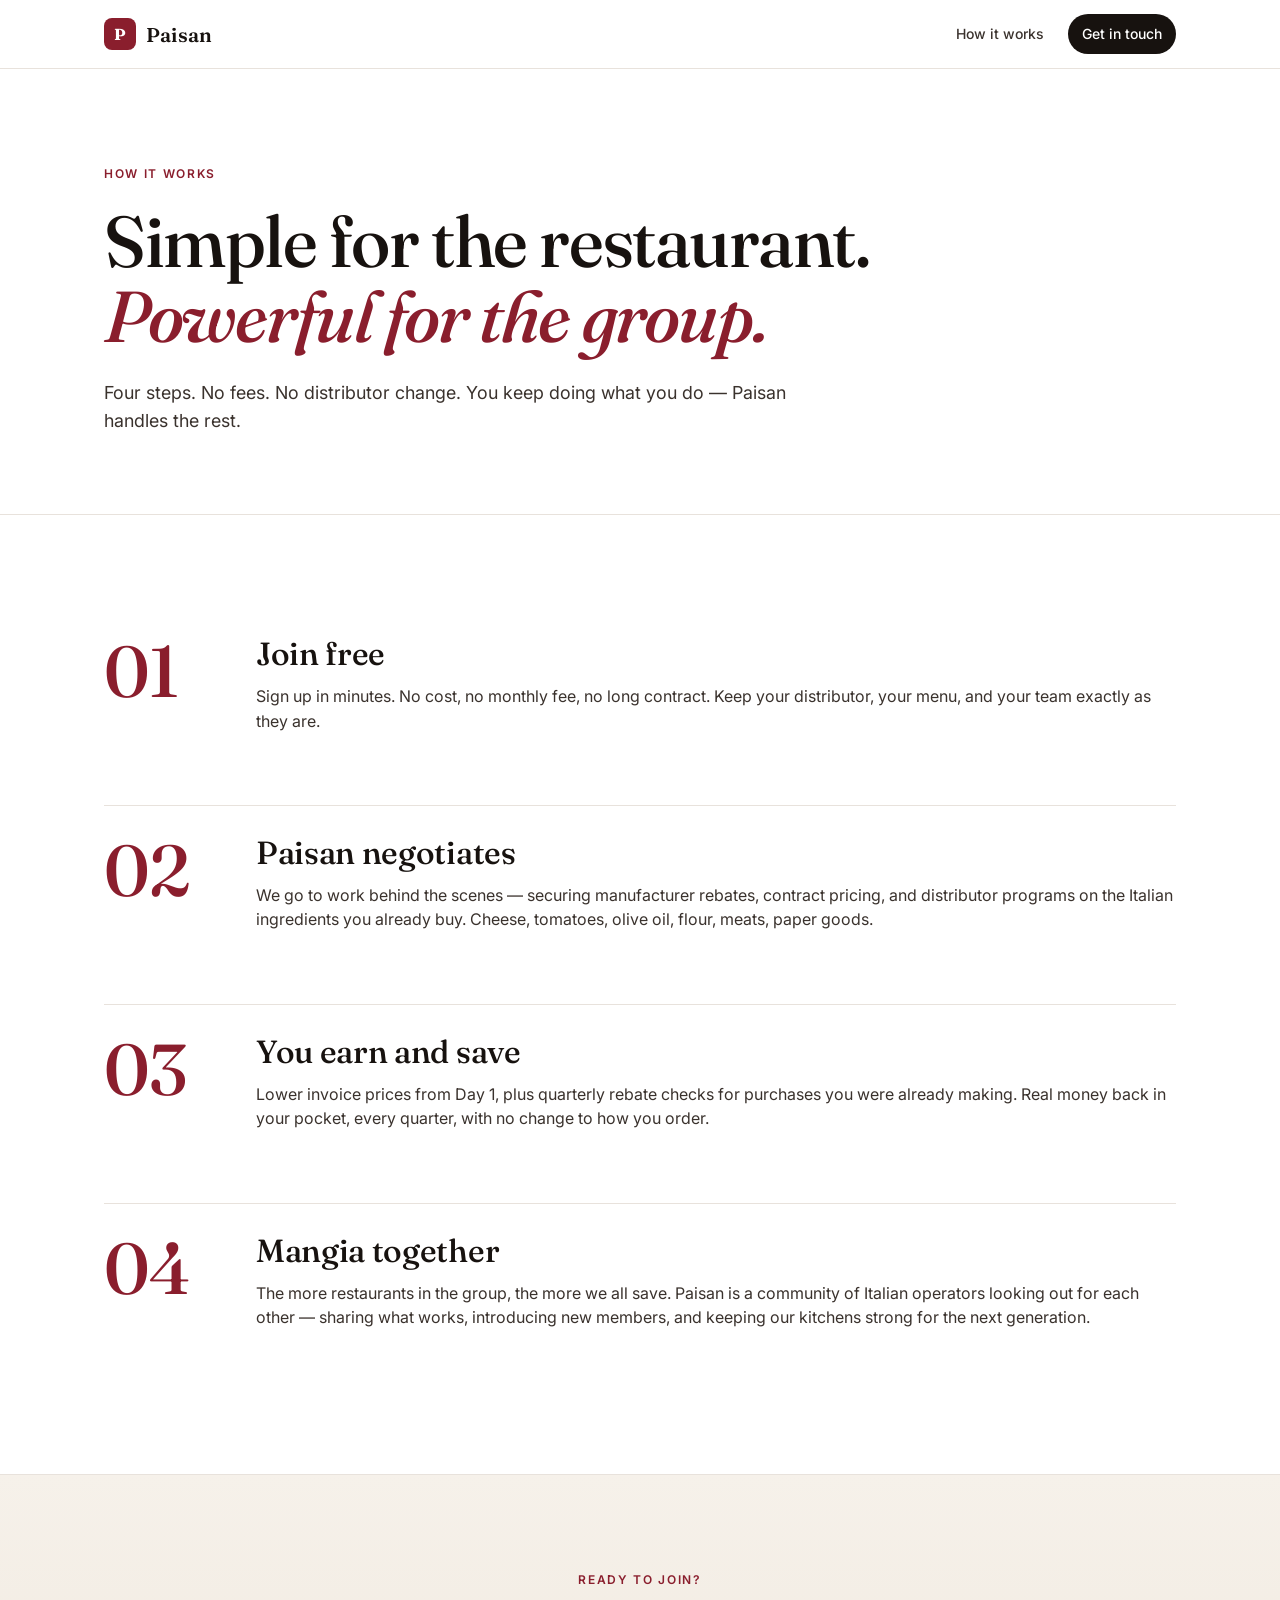
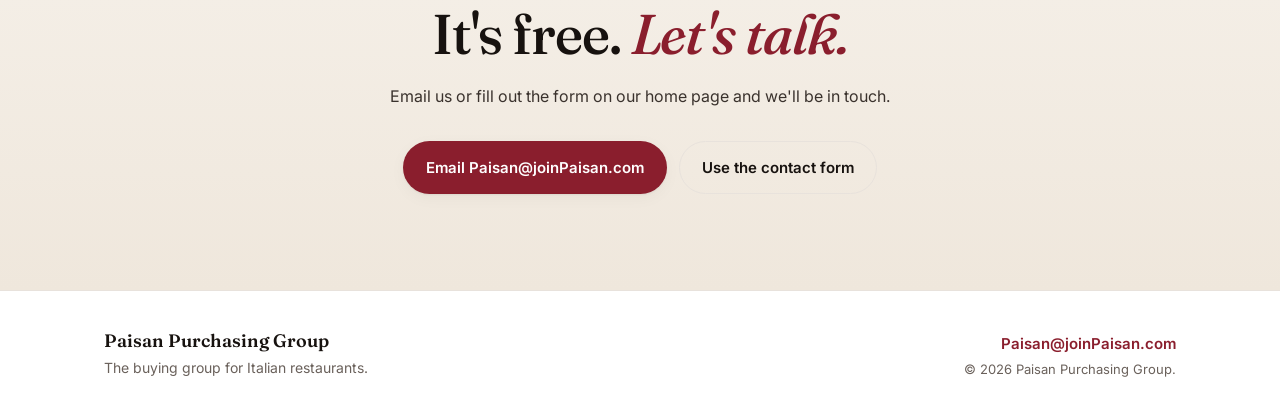
==== how-it-works.html @ e67174e4 "Add files via upload Rewrite landing pages, make into 2 pages, + add How it works" ====
<!doctype html>
<html lang="en">
<head>
  <meta charset="utf-8" />
  <meta name="viewport" content="width=device-width, initial-scale=1" />
  <title>How it works — Paisan Purchasing Group</title>
  <meta name="description" content="Four simple steps. Join free, Paisan negotiates, you earn and save, we mangia together." />
  <meta property="og:title" content="How Paisan works" />
  <meta property="og:description" content="Join free. Paisan negotiates. You earn and save. Mangia together." />
  <meta property="og:type" content="website" />
  <link rel="preconnect" href="https://fonts.googleapis.com" />
  <link rel="preconnect" href="https://fonts.gstatic.com" crossorigin />
  <link href="https://fonts.googleapis.com/css2?family=Fraunces:opsz,wght@9..144,400;9..144,500;9..144,600;9..144,700&family=Inter:wght@400;500;600;700&display=swap" rel="stylesheet" />
  <link rel="stylesheet" href="styles.css" />
</head>
<body>
  <header class="nav">
    <div class="container nav-inner">
      <a href="/" class="brand">
        <span class="brand-mark">P</span>
        <span class="brand-word">Paisan</span>
      </a>
      <nav>
        <a href="/how-it-works.html">How it works</a>
        <a href="/#contact" class="nav-cta">Get in touch</a>
      </nav>
    </div>
  </header>

  <main id="top">
    <!-- PAGE HERO -->
    <section class="page-hero">
      <div class="container">
        <p class="eyebrow">How it works</p>
        <h1 class="display">
          Simple for the restaurant. <em>Powerful for the group.</em>
        </h1>
        <p class="lede">
          Four steps. No fees. No distributor change. You keep doing what you do —
          Paisan handles the rest.
        </p>
      </div>
    </section>

    <!-- STEPS -->
    <section class="section">
      <div class="container">
        <ol class="steps-vertical">
          <li>
            <div class="step-num-lg">01</div>
            <div>
              <h2 class="step-title">Join free</h2>
              <p class="body-lede no-max">
                Sign up in minutes. No cost, no monthly fee, no long contract.
                Keep your distributor, your menu, and your team exactly as they are.
              </p>
            </div>
          </li>
          <li>
            <div class="step-num-lg">02</div>
            <div>
              <h2 class="step-title">Paisan negotiates</h2>
              <p class="body-lede no-max">
                We go to work behind the scenes — securing manufacturer rebates,
                contract pricing, and distributor programs on the Italian ingredients
                you already buy. Cheese, tomatoes, olive oil, flour, meats, paper goods.
              </p>
            </div>
          </li>
          <li>
            <div class="step-num-lg">03</div>
            <div>
              <h2 class="step-title">You earn and save</h2>
              <p class="body-lede no-max">
                Lower invoice prices from Day 1, plus quarterly rebate checks for
                purchases you were already making. Real money back in your pocket,
                every quarter, with no change to how you order.
              </p>
            </div>
          </li>
          <li>
            <div class="step-num-lg">04</div>
            <div>
              <h2 class="step-title">Mangia together</h2>
              <p class="body-lede no-max">
                The more restaurants in the group, the more we all save. Paisan is a
                community of Italian operators looking out for each other — sharing
                what works, introducing new members, and keeping our kitchens strong
                for the next generation.
              </p>
            </div>
          </li>
        </ol>
      </div>
    </section>

    <!-- CTA -->
    <section class="section section-cta">
      <div class="container contact-inner center">
        <p class="section-label">Ready to join?</p>
        <h2 class="display-2">It's free. <em>Let's talk.</em></h2>
        <p class="body-lede">
          Email us or fill out the form on our home page and we'll be in touch.
        </p>
        <div class="cta-row center-cta">
          <a href="mailto:Paisan@joinPaisan.com" class="btn btn-primary">Email Paisan@joinPaisan.com</a>
          <a href="/#contact" class="btn btn-ghost">Use the contact form</a>
        </div>
      </div>
    </section>
  </main>

  <footer class="footer">
    <div class="container footer-inner">
      <div>
        <p class="footer-brand">Paisan Purchasing Group</p>
        <p class="footer-tag">The buying group for Italian restaurants.</p>
      </div>
      <div class="footer-right">
        <a class="footer-email" href="mailto:Paisan@joinPaisan.com">Paisan@joinPaisan.com</a>
        <p class="footer-copy">© <span id="year"></span> Paisan Purchasing Group.</p>
      </div>
    </div>
  </footer>

  <script>
    document.getElementById('year').textContent = new Date().getFullYear();
  </script>
</body>
</html>
---- styles.css ----
:root {
  --ink: #17120f;
  --ink-soft: #3a322d;
  --muted: #6a615b;
  --line: #e8e2dc;
  --cream: #f6f1ea;
  --cream-deep: #efe7dc;
  --paper: #ffffff;
  --wine: #8a1e2d;
  --wine-deep: #6f1724;
  --accent: #c9892f;
  --dark: #141210;
  --radius: 14px;
  --radius-sm: 8px;
  --shadow-1: 0 1px 2px rgba(20, 16, 12, 0.06), 0 4px 16px rgba(20, 16, 12, 0.04);
  --shadow-2: 0 2px 6px rgba(20, 16, 12, 0.08), 0 12px 32px rgba(20, 16, 12, 0.08);
  --serif: "Fraunces", "Iowan Old Style", Georgia, serif;
  --sans: "Inter", -apple-system, BlinkMacSystemFont, "Segoe UI", Helvetica, Arial, sans-serif;
}

* { box-sizing: border-box; }
html, body { margin: 0; padding: 0; }
body {
  font-family: var(--sans);
  color: var(--ink);
  background: var(--paper);
  -webkit-font-smoothing: antialiased;
  -moz-osx-font-smoothing: grayscale;
  line-height: 1.55;
}
a { color: inherit; text-decoration: none; }
img { max-width: 100%; display: block; }

/* Layout */
.container {
  max-width: 1120px;
  margin: 0 auto;
  padding: 0 24px;
}
.section {
  padding: 96px 0;
  border-top: 1px solid var(--line);
}
.section-cream { background: var(--cream); }
.section-dark  { background: var(--dark); color: #f2ebe1; }
.section-dark .section-label,
.section-dark h2,
.section-dark .body-lede { color: #f2ebe1; }
.section-cta {
  background: linear-gradient(180deg, var(--cream) 0%, var(--cream-deep) 100%);
}

.center { text-align: center; }
.center > h2, .center > p { margin-left: auto; margin-right: auto; }
.center-text { margin-left: auto; margin-right: auto; }
.center-cta { justify-content: center; margin-top: 32px; }

/* Nav */
.nav {
  position: sticky; top: 0; z-index: 30;
  backdrop-filter: saturate(140%) blur(10px);
  background: rgba(255,255,255,0.85);
  border-bottom: 1px solid var(--line);
}
.nav-inner {
  display: flex; align-items: center; justify-content: space-between;
  height: 68px;
}
.brand { display: inline-flex; align-items: center; gap: 10px; font-weight: 600; }
.brand-mark {
  display: inline-grid; place-items: center;
  width: 32px; height: 32px; border-radius: 8px;
  background: var(--wine); color: #fff; font-family: var(--serif); font-weight: 700;
  letter-spacing: 0.5px;
}
.brand-word { font-family: var(--serif); font-size: 20px; letter-spacing: 0.2px; }
.nav nav { display: flex; align-items: center; gap: 24px; }
.nav nav a { color: var(--ink-soft); font-size: 14px; font-weight: 500; }
.nav nav a:hover { color: var(--ink); }
.nav-cta {
  background: var(--ink); color: #fff !important;
  padding: 9px 14px; border-radius: 999px; font-size: 13px;
}
.nav-cta:hover { background: var(--wine); }

/* Typography */
.display, h1 {
  font-family: var(--serif);
  font-weight: 500;
  font-size: clamp(40px, 6vw, 72px);
  line-height: 1.05;
  letter-spacing: -0.02em;
  margin: 20px 0 24px;
  max-width: 18ch;
}
.display em, h1 em { font-style: italic; color: var(--wine); }
.display-2 {
  font-family: var(--serif);
  font-weight: 500;
  font-size: clamp(36px, 5vw, 56px);
  line-height: 1.08;
  letter-spacing: -0.02em;
  margin: 14px 0 20px;
}
.display-2 em { font-style: italic; color: var(--wine); }
.centered-heading {
  max-width: 22ch;
  margin-left: auto; margin-right: auto;
}
h2 {
  font-family: var(--serif);
  font-weight: 500;
  font-size: clamp(28px, 3.6vw, 44px);
  line-height: 1.15;
  letter-spacing: -0.015em;
  margin: 12px 0 24px;
}
h3 {
  font-family: var(--sans);
  font-weight: 600;
  font-size: 18px;
  letter-spacing: -0.005em;
  margin: 0 0 8px;
}
.eyebrow, .section-label {
  font-family: var(--sans);
  font-weight: 600;
  font-size: 12px;
  letter-spacing: 0.14em;
  text-transform: uppercase;
  color: var(--wine);
  margin: 0;
}
.section-dark .section-label { color: var(--accent); }
.lede {
  font-size: clamp(17px, 1.4vw, 20px);
  color: var(--ink-soft);
  max-width: 62ch;
  margin: 0 0 32px;
}
.body-lede {
  font-size: clamp(16px, 1.2vw, 18px);
  color: var(--ink-soft);
  max-width: 70ch;
  margin: 0 0 20px;
}
.body-lede.no-max { max-width: none; }
.section-dark .body-lede { color: #d5ccc0; }

/* Hero */
.hero {
  padding: 120px 0 88px;
  background:
    radial-gradient(1200px 500px at 10% -20%, rgba(138,30,45,0.08), transparent 60%),
    radial-gradient(900px 400px at 100% 0%, rgba(201,137,47,0.08), transparent 60%),
    var(--paper);
}
.page-hero {
  padding: 96px 0 48px;
  background: var(--paper);
}
.cta-row { display: flex; gap: 12px; flex-wrap: wrap; margin-bottom: 0; }

/* Buttons */
.btn {
  display: inline-flex; align-items: center; justify-content: center;
  padding: 14px 22px;
  border-radius: 999px;
  font-weight: 600; font-size: 15px;
  transition: transform .15s ease, background .2s ease, color .2s ease, box-shadow .2s ease;
  border: 1px solid transparent;
  cursor: pointer;
}
.btn-primary { background: var(--wine); color: #fff; box-shadow: var(--shadow-1); }
.btn-primary:hover { background: var(--wine-deep); transform: translateY(-1px); }
.btn-ghost { background: transparent; color: var(--ink); border-color: var(--line); }
.btn-ghost:hover { background: var(--cream); }

/* Quote / promise heading */
.quote-heading {
  font-family: var(--serif);
  font-weight: 500;
  font-style: italic;
  font-size: clamp(32px, 4.5vw, 52px);
  line-height: 1.15;
  letter-spacing: -0.015em;
  color: var(--ink);
  margin: 10px 0 28px;
  max-width: 22ch;
}
.quote-mark {
  color: var(--wine);
  font-family: var(--serif);
  font-style: normal;
  margin: 0 2px;
}

/* Promise grid */
.promise-grid {
  display: grid; grid-template-columns: repeat(3, 1fr); gap: 20px;
  margin-top: 40px;
}
.promise-item {
  background: var(--paper);
  border: 1px solid var(--line);
  border-radius: var(--radius);
  padding: 24px;
  box-shadow: var(--shadow-1);
}
.promise-item h3 { margin-bottom: 6px; }
.promise-item p { margin: 0; color: var(--ink-soft); font-size: 15px; }

/* Vertical steps */
.steps-vertical {
  list-style: none; padding: 0; margin: 24px 0 0;
  display: grid; gap: 24px;
}
.steps-vertical li {
  display: grid;
  grid-template-columns: 120px 1fr;
  gap: 32px;
  align-items: start;
  padding: 28px 0;
  border-top: 1px solid var(--line);
}
.steps-vertical li:first-child { border-top: 0; padding-top: 0; }
.step-num-lg {
  font-family: var(--serif);
  font-weight: 500;
  font-size: clamp(48px, 6vw, 72px);
  color: var(--wine);
  line-height: 1;
  letter-spacing: -0.02em;
}
.step-title {
  font-family: var(--serif);
  font-weight: 500;
  font-size: clamp(24px, 3vw, 32px);
  line-height: 1.2;
  margin: 0 0 10px;
  letter-spacing: -0.01em;
}

/* Contact */
.contact-inner { max-width: 760px; margin: 0 auto; }
.contact-form {
  background: #fff;
  border: 1px solid var(--line);
  border-radius: var(--radius);
  padding: 28px;
  box-shadow: var(--shadow-2);
  margin-top: 8px;
}
.field-row { display: grid; grid-template-columns: 1fr 1fr; gap: 16px; margin-bottom: 16px; }
.contact-form label { display: block; }
.contact-form label.full { margin-bottom: 20px; }
.contact-form span {
  display: block;
  font-size: 12px; color: var(--muted); font-weight: 600;
  letter-spacing: 0.06em; text-transform: uppercase;
  margin-bottom: 6px;
}
.contact-form input, .contact-form textarea {
  width: 100%;
  font: inherit; color: var(--ink);
  padding: 12px 14px;
  border: 1px solid var(--line); border-radius: var(--radius-sm);
  background: var(--cream);
  transition: border-color .15s ease, background .15s ease;
}
.contact-form input:focus, .contact-form textarea:focus {
  outline: none; border-color: var(--wine); background: #fff;
}
.form-note { font-size: 13px; color: var(--muted); margin: 12px 0 0; }
.form-note a { color: var(--wine); text-decoration: underline; }

/* Footer */
.footer {
  padding: 36px 0;
  border-top: 1px solid var(--line);
  background: var(--paper);
}
.footer-inner {
  display: flex; justify-content: space-between; align-items: flex-end; gap: 16px; flex-wrap: wrap;
}
.footer-brand { font-family: var(--serif); font-weight: 600; font-size: 18px; margin: 0; }
.footer-tag { color: var(--muted); font-size: 14px; margin: 2px 0 0; }
.footer-right { text-align: right; }
.footer-email {
  display: inline-block;
  color: var(--wine);
  font-weight: 600;
  font-size: 15px;
  margin-bottom: 4px;
}
.footer-email:hover { color: var(--wine-deep); }
.footer-copy { color: var(--muted); font-size: 13px; margin: 0; }

/* Responsive */
@media (max-width: 960px) {
  .nav nav { gap: 16px; }
  .promise-grid { grid-template-columns: 1fr 1fr; }
  .steps-vertical li { grid-template-columns: 80px 1fr; gap: 20px; }
}
@media (max-width: 600px) {
  .section { padding: 72px 0; }
  .hero { padding: 88px 0 64px; }
  .page-hero { padding: 72px 0 32px; }
  .promise-grid { grid-template-columns: 1fr; }
  .field-row { grid-template-columns: 1fr; }
  .steps-vertical li { grid-template-columns: 1fr; gap: 8px; }
  .step-num-lg { font-size: 40px; }
  .footer-inner { flex-direction: column; align-items: flex-start; }
  .footer-right { text-align: left; }
}
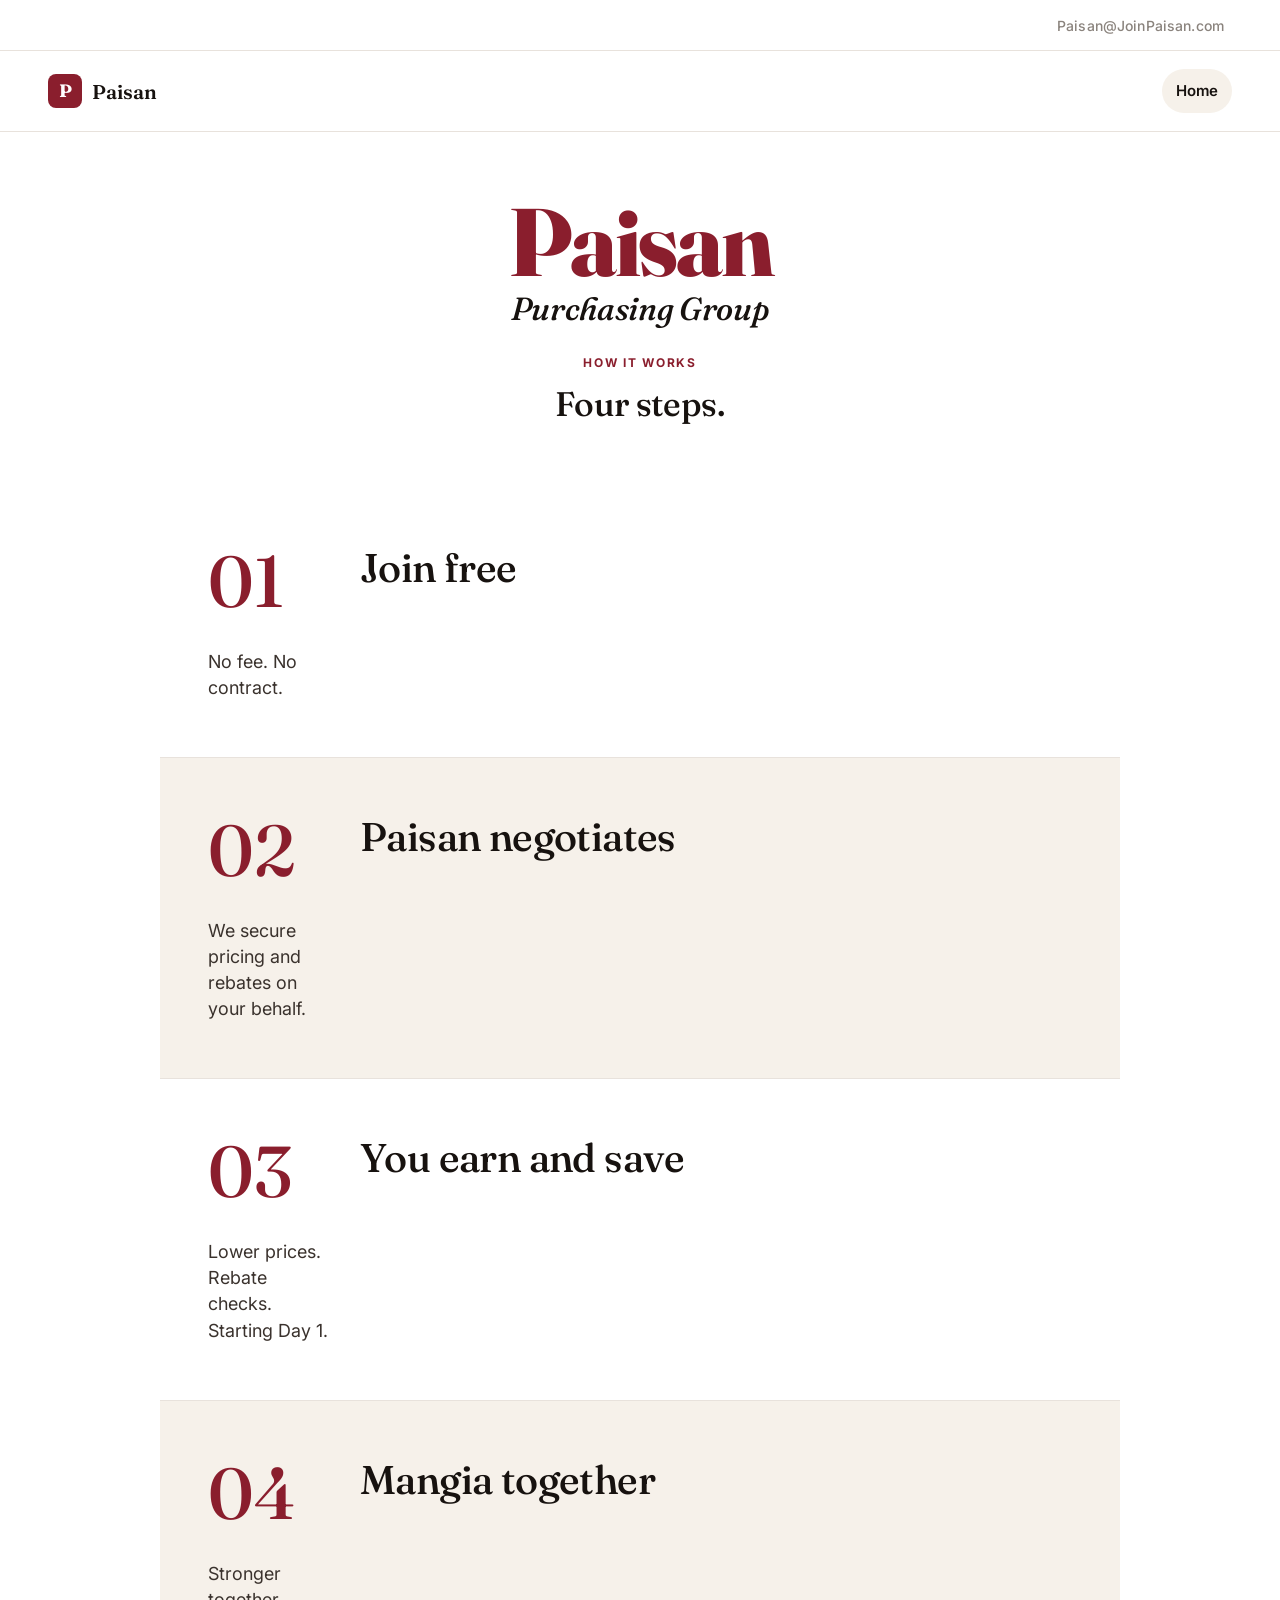
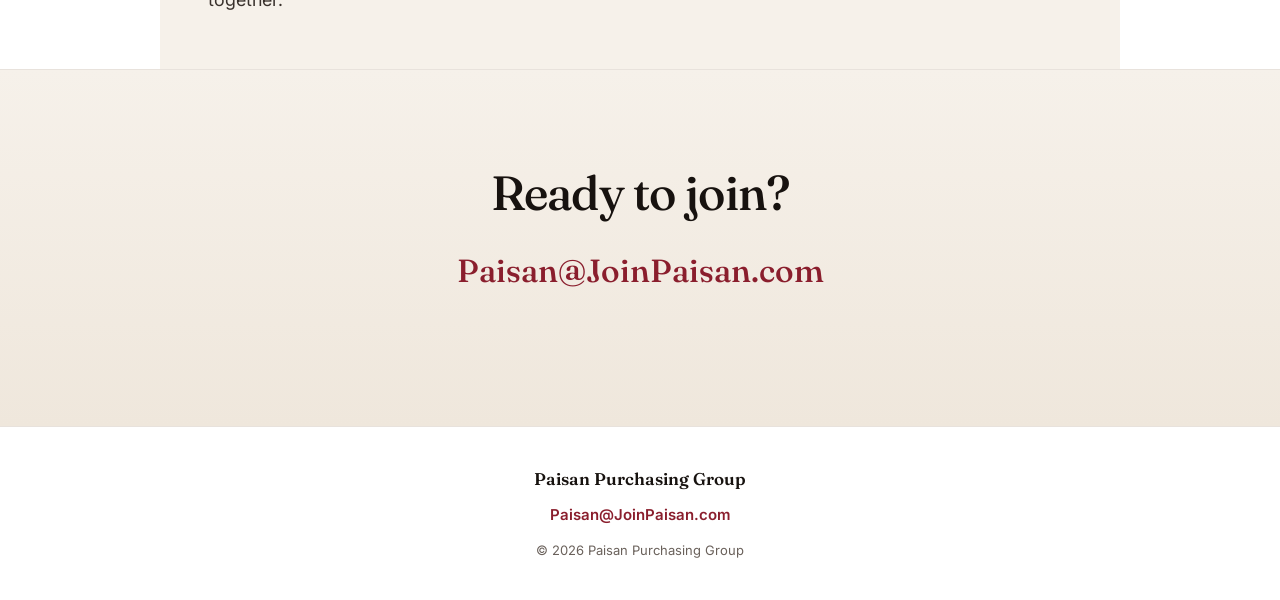
==== commit c3d22ae6: "Add files via upload" ====
--- a/how-it-works.html
+++ b/how-it-works.html
@@ -2,129 +2,74 @@
 <html lang="en">
 <head>
   <meta charset="utf-8" />
-  <meta name="viewport" content="width=device-width, initial-scale=1" />
-  <title>How it works — Paisan Purchasing Group</title>
-  <meta name="description" content="Four simple steps. Join free, Paisan negotiates, you earn and save, we mangia together." />
-  <meta property="og:title" content="How Paisan works" />
-  <meta property="og:description" content="Join free. Paisan negotiates. You earn and save. Mangia together." />
-  <meta property="og:type" content="website" />
+  <meta name="viewport" content="width=device-width, initial-scale=1, viewport-fit=cover" />
+  <meta name="theme-color" content="#8a1e2d" />
+  <title>How it works — Paisan</title>
+  <meta name="description" content="Join free. Paisan negotiates. You earn and save. Mangia together." />
   <link rel="preconnect" href="https://fonts.googleapis.com" />
   <link rel="preconnect" href="https://fonts.gstatic.com" crossorigin />
-  <link href="https://fonts.googleapis.com/css2?family=Fraunces:opsz,wght@9..144,400;9..144,500;9..144,600;9..144,700&family=Inter:wght@400;500;600;700&display=swap" rel="stylesheet" />
+  <link href="https://fonts.googleapis.com/css2?family=Fraunces:opsz,wght@9..144,500;9..144,600;9..144,700;9..144,800&family=Inter:wght@500;600;700&display=swap" rel="stylesheet" />
   <link rel="stylesheet" href="styles.css" />
 </head>
 <body>
+  <!-- TOP UTILITY BAR -->
+  <div class="topbar">
+    <a href="mailto:Paisan@JoinPaisan.com" class="topbar-email">Paisan@JoinPaisan.com</a>
+  </div>
+
   <header class="nav">
-    <div class="container nav-inner">
-      <a href="/" class="brand">
-        <span class="brand-mark">P</span>
-        <span class="brand-word">Paisan</span>
-      </a>
-      <nav>
-        <a href="/how-it-works.html">How it works</a>
-        <a href="/#contact" class="nav-cta">Get in touch</a>
-      </nav>
-    </div>
+    <a href="/" class="brand">
+      <span class="brand-mark">P</span>
+      <span class="brand-word">Paisan</span>
+    </a>
+    <a href="/" class="nav-link">Home</a>
   </header>
 
-  <main id="top">
-    <!-- PAGE HERO -->
+  <main>
     <section class="page-hero">
-      <div class="container">
-        <p class="eyebrow">How it works</p>
-        <h1 class="display">
-          Simple for the restaurant. <em>Powerful for the group.</em>
-        </h1>
-        <p class="lede">
-          Four steps. No fees. No distributor change. You keep doing what you do —
-          Paisan handles the rest.
-        </p>
+      <div class="brand-title brand-title-small">
+        <h1 class="brand-title-main">Paisan</h1>
+        <p class="brand-title-sub">Purchasing Group</p>
       </div>
+      <p class="eyebrow">How it works</p>
+      <p class="tagline">Four steps.</p>
     </section>
 
-    <!-- STEPS -->
-    <section class="section">
-      <div class="container">
-        <ol class="steps-vertical">
-          <li>
-            <div class="step-num-lg">01</div>
-            <div>
-              <h2 class="step-title">Join free</h2>
-              <p class="body-lede no-max">
-                Sign up in minutes. No cost, no monthly fee, no long contract.
-                Keep your distributor, your menu, and your team exactly as they are.
-              </p>
-            </div>
-          </li>
-          <li>
-            <div class="step-num-lg">02</div>
-            <div>
-              <h2 class="step-title">Paisan negotiates</h2>
-              <p class="body-lede no-max">
-                We go to work behind the scenes — securing manufacturer rebates,
-                contract pricing, and distributor programs on the Italian ingredients
-                you already buy. Cheese, tomatoes, olive oil, flour, meats, paper goods.
-              </p>
-            </div>
-          </li>
-          <li>
-            <div class="step-num-lg">03</div>
-            <div>
-              <h2 class="step-title">You earn and save</h2>
-              <p class="body-lede no-max">
-                Lower invoice prices from Day 1, plus quarterly rebate checks for
-                purchases you were already making. Real money back in your pocket,
-                every quarter, with no change to how you order.
-              </p>
-            </div>
-          </li>
-          <li>
-            <div class="step-num-lg">04</div>
-            <div>
-              <h2 class="step-title">Mangia together</h2>
-              <p class="body-lede no-max">
-                The more restaurants in the group, the more we all save. Paisan is a
-                community of Italian operators looking out for each other — sharing
-                what works, introducing new members, and keeping our kitchens strong
-                for the next generation.
-              </p>
-            </div>
-          </li>
-        </ol>
-      </div>
-    </section>
+    <ol class="steps">
+      <li>
+        <span class="step-num">01</span>
+        <h2>Join free</h2>
+        <p>No fee. No contract.</p>
+      </li>
+      <li>
+        <span class="step-num">02</span>
+        <h2>Paisan negotiates</h2>
+        <p>We secure pricing and rebates on your behalf.</p>
+      </li>
+      <li>
+        <span class="step-num">03</span>
+        <h2>You earn and save</h2>
+        <p>Lower prices. Rebate checks. Starting Day 1.</p>
+      </li>
+      <li>
+        <span class="step-num">04</span>
+        <h2>Mangia together</h2>
+        <p>Stronger together.</p>
+      </li>
+    </ol>
 
-    <!-- CTA -->
-    <section class="section section-cta">
-      <div class="container contact-inner center">
-        <p class="section-label">Ready to join?</p>
-        <h2 class="display-2">It's free. <em>Let's talk.</em></h2>
-        <p class="body-lede">
-          Email us or fill out the form on our home page and we'll be in touch.
-        </p>
-        <div class="cta-row center-cta">
-          <a href="mailto:Paisan@joinPaisan.com" class="btn btn-primary">Email Paisan@joinPaisan.com</a>
-          <a href="/#contact" class="btn btn-ghost">Use the contact form</a>
-        </div>
-      </div>
+    <section class="band band-cta">
+      <h2 class="band-heading">Ready to join?</h2>
+      <a href="mailto:Paisan@JoinPaisan.com" class="big-email">Paisan@JoinPaisan.com</a>
     </section>
   </main>
 
   <footer class="footer">
-    <div class="container footer-inner">
-      <div>
-        <p class="footer-brand">Paisan Purchasing Group</p>
-        <p class="footer-tag">The buying group for Italian restaurants.</p>
-      </div>
-      <div class="footer-right">
-        <a class="footer-email" href="mailto:Paisan@joinPaisan.com">Paisan@joinPaisan.com</a>
-        <p class="footer-copy">© <span id="year"></span> Paisan Purchasing Group.</p>
-      </div>
-    </div>
+    <p class="footer-brand">Paisan Purchasing Group</p>
+    <a href="mailto:Paisan@JoinPaisan.com" class="footer-email">Paisan@JoinPaisan.com</a>
+    <p class="footer-copy">© <span id="year"></span> Paisan Purchasing Group</p>
   </footer>
 
-  <script>
-    document.getElementById('year').textContent = new Date().getFullYear();
-  </script>
+  <script>document.getElementById('year').textContent = new Date().getFullYear();</script>
 </body>
 </html>
--- a/styles.css
+++ b/styles.css
@@ -1,315 +1,335 @@
+/* Mobile-first. Phone-up; desktop enhancements at the bottom. */
 :root {
   --ink: #17120f;
   --ink-soft: #3a322d;
   --muted: #6a615b;
+  --gray: #8a837d;
   --line: #e8e2dc;
   --cream: #f6f1ea;
-  --cream-deep: #efe7dc;
   --paper: #ffffff;
   --wine: #8a1e2d;
   --wine-deep: #6f1724;
   --accent: #c9892f;
   --dark: #141210;
-  --radius: 14px;
-  --radius-sm: 8px;
-  --shadow-1: 0 1px 2px rgba(20, 16, 12, 0.06), 0 4px 16px rgba(20, 16, 12, 0.04);
-  --shadow-2: 0 2px 6px rgba(20, 16, 12, 0.08), 0 12px 32px rgba(20, 16, 12, 0.08);
   --serif: "Fraunces", "Iowan Old Style", Georgia, serif;
   --sans: "Inter", -apple-system, BlinkMacSystemFont, "Segoe UI", Helvetica, Arial, sans-serif;
 }
 
 * { box-sizing: border-box; }
 html, body { margin: 0; padding: 0; }
+html { -webkit-text-size-adjust: 100%; }
 body {
   font-family: var(--sans);
   color: var(--ink);
   background: var(--paper);
   -webkit-font-smoothing: antialiased;
   -moz-osx-font-smoothing: grayscale;
-  line-height: 1.55;
+  line-height: 1.45;
+  font-size: 17px;
 }
 a { color: inherit; text-decoration: none; }
-img { max-width: 100%; display: block; }
-
-/* Layout */
-.container {
-  max-width: 1120px;
-  margin: 0 auto;
-  padding: 0 24px;
-}
-.section {
-  padding: 96px 0;
-  border-top: 1px solid var(--line);
-}
-.section-cream { background: var(--cream); }
-.section-dark  { background: var(--dark); color: #f2ebe1; }
-.section-dark .section-label,
-.section-dark h2,
-.section-dark .body-lede { color: #f2ebe1; }
-.section-cta {
-  background: linear-gradient(180deg, var(--cream) 0%, var(--cream-deep) 100%);
-}
-
-.center { text-align: center; }
-.center > h2, .center > p { margin-left: auto; margin-right: auto; }
-.center-text { margin-left: auto; margin-right: auto; }
-.center-cta { justify-content: center; margin-top: 32px; }
-
-/* Nav */
+main { display: block; }
+
+/* ----- TOP UTILITY BAR ----- */
+.topbar {
+  background: #fff;
+  border-bottom: 1px solid var(--line);
+  padding: 10px 20px;
+  padding-top: calc(10px + env(safe-area-inset-top));
+  text-align: center;
+}
+.topbar-email {
+  color: var(--gray);
+  font-size: 14px;
+  font-weight: 500;
+  letter-spacing: 0.01em;
+  padding: 4px 8px;
+}
+.topbar-email:active { color: var(--wine); }
+
+/* ----- NAV ----- */
 .nav {
   position: sticky; top: 0; z-index: 30;
+  display: flex; align-items: center; justify-content: space-between;
+  padding: 14px 20px;
+  background: rgba(255,255,255,0.92);
   backdrop-filter: saturate(140%) blur(10px);
-  background: rgba(255,255,255,0.85);
   border-bottom: 1px solid var(--line);
 }
-.nav-inner {
-  display: flex; align-items: center; justify-content: space-between;
-  height: 68px;
-}
-.brand { display: inline-flex; align-items: center; gap: 10px; font-weight: 600; }
+.brand { display: inline-flex; align-items: center; gap: 10px; }
 .brand-mark {
   display: inline-grid; place-items: center;
-  width: 32px; height: 32px; border-radius: 8px;
-  background: var(--wine); color: #fff; font-family: var(--serif); font-weight: 700;
-  letter-spacing: 0.5px;
-}
-.brand-word { font-family: var(--serif); font-size: 20px; letter-spacing: 0.2px; }
-.nav nav { display: flex; align-items: center; gap: 24px; }
-.nav nav a { color: var(--ink-soft); font-size: 14px; font-weight: 500; }
-.nav nav a:hover { color: var(--ink); }
-.nav-cta {
-  background: var(--ink); color: #fff !important;
-  padding: 9px 14px; border-radius: 999px; font-size: 13px;
-}
-.nav-cta:hover { background: var(--wine); }
-
-/* Typography */
-.display, h1 {
-  font-family: var(--serif);
-  font-weight: 500;
-  font-size: clamp(40px, 6vw, 72px);
-  line-height: 1.05;
-  letter-spacing: -0.02em;
-  margin: 20px 0 24px;
-  max-width: 18ch;
-}
-.display em, h1 em { font-style: italic; color: var(--wine); }
-.display-2 {
-  font-family: var(--serif);
-  font-weight: 500;
-  font-size: clamp(36px, 5vw, 56px);
-  line-height: 1.08;
-  letter-spacing: -0.02em;
-  margin: 14px 0 20px;
-}
-.display-2 em { font-style: italic; color: var(--wine); }
-.centered-heading {
+  width: 34px; height: 34px; border-radius: 8px;
+  background: var(--wine); color: #fff;
+  font-family: var(--serif); font-weight: 700; font-size: 18px;
+}
+.brand-word { font-family: var(--serif); font-weight: 600; font-size: 20px; }
+.nav-link {
+  font-size: 15px; font-weight: 600; color: var(--ink);
+  padding: 10px 14px; border-radius: 999px;
+  background: var(--cream);
+  min-height: 44px; display: inline-flex; align-items: center;
+}
+.nav-link:active { background: var(--line); }
+
+/* ----- HERO ----- */
+.hero {
+  padding: 48px 24px 64px;
+  text-align: center;
+  background:
+    radial-gradient(900px 400px at 50% -20%, rgba(138,30,45,0.08), transparent 60%),
+    radial-gradient(700px 300px at 50% 100%, rgba(201,137,47,0.06), transparent 60%),
+    var(--paper);
+}
+.page-hero {
+  padding: 40px 24px 24px;
+  text-align: center;
+}
+
+/* ----- BIG CENTERED BRAND TITLE ----- */
+.brand-title {
+  margin: 0 0 28px;
+  text-align: center;
+}
+.brand-title-main {
+  font-family: var(--serif);
+  font-weight: 800;
+  font-size: clamp(64px, 18vw, 144px);
+  line-height: 0.95;
+  letter-spacing: -0.03em;
+  color: var(--wine);
+  margin: 0;
+}
+.brand-title-sub {
+  font-family: var(--serif);
+  font-weight: 500;
+  font-style: italic;
+  font-size: clamp(22px, 6vw, 42px);
+  line-height: 1.1;
+  letter-spacing: -0.01em;
+  color: var(--ink);
+  margin: 4px 0 0;
+}
+.brand-title-small .brand-title-main { font-size: clamp(44px, 12vw, 96px); }
+.brand-title-small .brand-title-sub { font-size: clamp(18px, 4.5vw, 32px); }
+
+.tagline {
+  font-family: var(--serif);
+  font-weight: 500;
+  font-size: clamp(22px, 5.5vw, 34px);
+  line-height: 1.2;
+  color: var(--ink);
+  margin: 0 auto 32px;
+  max-width: 24ch;
+  letter-spacing: -0.01em;
+}
+.tagline em { font-style: italic; color: var(--wine); }
+
+.eyebrow {
+  font-size: 12px;
+  font-weight: 700;
+  letter-spacing: 0.14em;
+  text-transform: uppercase;
+  color: var(--wine);
+  margin: 16px 0 12px;
+}
+
+/* ----- BUTTONS ----- */
+.btn {
+  display: inline-flex; align-items: center; justify-content: center;
+  padding: 18px 28px;
+  min-height: 56px;
+  font-size: 17px;
+  font-weight: 600;
+  border-radius: 999px;
+  background: var(--wine);
+  color: #fff !important;
+  border: 1px solid transparent;
+  box-shadow: 0 2px 6px rgba(138,30,45,0.15);
+  transition: transform .15s ease, background .2s ease;
+}
+.btn:active { background: var(--wine-deep); transform: scale(0.98); }
+.btn-ghost {
+  background: transparent;
+  color: var(--ink) !important;
+  border-color: var(--line);
+  box-shadow: none;
+}
+.btn-ghost:active { background: var(--cream); }
+
+/* ----- BANDS ----- */
+.band {
+  padding: 64px 24px;
+  text-align: center;
+  border-top: 1px solid var(--line);
+}
+.band-white { background: var(--paper); }
+.band-cream { background: var(--cream); }
+.band-dark { background: var(--dark); color: #f6f1ea; border-top: 0; }
+.band-dark .band-heading, .band-dark .band-body { color: #f6f1ea; }
+.band-cta { background: linear-gradient(180deg, var(--cream) 0%, #efe7dc 100%); }
+
+.band-heading {
+  font-family: var(--serif);
+  font-weight: 500;
+  font-size: clamp(30px, 7.5vw, 48px);
+  line-height: 1.12;
+  letter-spacing: -0.015em;
+  margin: 0 0 20px;
   max-width: 22ch;
   margin-left: auto; margin-right: auto;
 }
-h2 {
-  font-family: var(--serif);
-  font-weight: 500;
-  font-size: clamp(28px, 3.6vw, 44px);
+.band-body {
+  font-size: clamp(17px, 4.4vw, 19px);
+  color: var(--ink-soft);
+  line-height: 1.55;
+  max-width: 36ch;
+  margin: 0 auto;
+}
+.quote {
+  font-family: var(--serif);
+  font-style: italic;
+  font-weight: 500;
+  font-size: clamp(26px, 6.5vw, 40px);
+  line-height: 1.2;
+  color: var(--wine);
+  margin: 0 auto 28px;
+  max-width: 22ch;
+}
+.check {
+  list-style: none;
+  padding: 0;
+  margin: 0;
+  display: grid;
+  gap: 12px;
+  justify-items: center;
+}
+.check li {
+  font-size: 16px;
+  font-weight: 600;
+  color: var(--ink);
+  padding: 14px 22px;
+  background: #fff;
+  border-radius: 999px;
+  border: 1px solid var(--line);
+  min-height: 48px;
+  display: inline-flex; align-items: center;
+}
+
+.big-email {
+  display: block;
+  font-family: var(--serif);
+  font-weight: 500;
+  font-size: clamp(20px, 5.5vw, 32px);
+  color: var(--wine);
+  margin: 20px auto 28px;
+  word-break: break-word;
+  padding: 8px 0;
+  max-width: 100%;
+}
+.big-email:active { color: var(--wine-deep); }
+
+/* ----- STEPS ----- */
+.steps {
+  list-style: none;
+  padding: 0;
+  margin: 0;
+}
+.steps li {
+  padding: 36px 24px;
+  border-top: 1px solid var(--line);
+}
+.steps li:first-child { border-top: 0; }
+.steps li:nth-child(even) { background: var(--cream); }
+.step-num {
+  display: inline-block;
+  font-family: var(--serif);
+  font-weight: 500;
+  font-size: 48px;
+  line-height: 1;
+  color: var(--wine);
+  margin-bottom: 12px;
+}
+.steps h2 {
+  font-family: var(--serif);
+  font-weight: 500;
+  font-size: clamp(28px, 7vw, 40px);
   line-height: 1.15;
+  margin: 0 0 8px;
   letter-spacing: -0.015em;
-  margin: 12px 0 24px;
-}
-h3 {
-  font-family: var(--sans);
-  font-weight: 600;
+}
+.steps p {
   font-size: 18px;
-  letter-spacing: -0.005em;
-  margin: 0 0 8px;
-}
-.eyebrow, .section-label {
-  font-family: var(--sans);
-  font-weight: 600;
-  font-size: 12px;
-  letter-spacing: 0.14em;
-  text-transform: uppercase;
-  color: var(--wine);
+  color: var(--ink-soft);
   margin: 0;
 }
-.section-dark .section-label { color: var(--accent); }
-.lede {
-  font-size: clamp(17px, 1.4vw, 20px);
-  color: var(--ink-soft);
-  max-width: 62ch;
-  margin: 0 0 32px;
-}
-.body-lede {
-  font-size: clamp(16px, 1.2vw, 18px);
-  color: var(--ink-soft);
-  max-width: 70ch;
-  margin: 0 0 20px;
-}
-.body-lede.no-max { max-width: none; }
-.section-dark .body-lede { color: #d5ccc0; }
-
-/* Hero */
-.hero {
-  padding: 120px 0 88px;
-  background:
-    radial-gradient(1200px 500px at 10% -20%, rgba(138,30,45,0.08), transparent 60%),
-    radial-gradient(900px 400px at 100% 0%, rgba(201,137,47,0.08), transparent 60%),
-    var(--paper);
-}
-.page-hero {
-  padding: 96px 0 48px;
-  background: var(--paper);
-}
-.cta-row { display: flex; gap: 12px; flex-wrap: wrap; margin-bottom: 0; }
-
-/* Buttons */
-.btn {
-  display: inline-flex; align-items: center; justify-content: center;
-  padding: 14px 22px;
-  border-radius: 999px;
-  font-weight: 600; font-size: 15px;
-  transition: transform .15s ease, background .2s ease, color .2s ease, box-shadow .2s ease;
-  border: 1px solid transparent;
-  cursor: pointer;
-}
-.btn-primary { background: var(--wine); color: #fff; box-shadow: var(--shadow-1); }
-.btn-primary:hover { background: var(--wine-deep); transform: translateY(-1px); }
-.btn-ghost { background: transparent; color: var(--ink); border-color: var(--line); }
-.btn-ghost:hover { background: var(--cream); }
-
-/* Quote / promise heading */
-.quote-heading {
-  font-family: var(--serif);
-  font-weight: 500;
-  font-style: italic;
-  font-size: clamp(32px, 4.5vw, 52px);
-  line-height: 1.15;
-  letter-spacing: -0.015em;
-  color: var(--ink);
-  margin: 10px 0 28px;
-  max-width: 22ch;
-}
-.quote-mark {
-  color: var(--wine);
-  font-family: var(--serif);
-  font-style: normal;
-  margin: 0 2px;
-}
-
-/* Promise grid */
-.promise-grid {
-  display: grid; grid-template-columns: repeat(3, 1fr); gap: 20px;
-  margin-top: 40px;
-}
-.promise-item {
-  background: var(--paper);
-  border: 1px solid var(--line);
-  border-radius: var(--radius);
-  padding: 24px;
-  box-shadow: var(--shadow-1);
-}
-.promise-item h3 { margin-bottom: 6px; }
-.promise-item p { margin: 0; color: var(--ink-soft); font-size: 15px; }
-
-/* Vertical steps */
-.steps-vertical {
-  list-style: none; padding: 0; margin: 24px 0 0;
-  display: grid; gap: 24px;
-}
-.steps-vertical li {
-  display: grid;
-  grid-template-columns: 120px 1fr;
-  gap: 32px;
-  align-items: start;
-  padding: 28px 0;
-  border-top: 1px solid var(--line);
-}
-.steps-vertical li:first-child { border-top: 0; padding-top: 0; }
-.step-num-lg {
-  font-family: var(--serif);
-  font-weight: 500;
-  font-size: clamp(48px, 6vw, 72px);
-  color: var(--wine);
-  line-height: 1;
-  letter-spacing: -0.02em;
-}
-.step-title {
-  font-family: var(--serif);
-  font-weight: 500;
-  font-size: clamp(24px, 3vw, 32px);
-  line-height: 1.2;
-  margin: 0 0 10px;
-  letter-spacing: -0.01em;
-}
-
-/* Contact */
-.contact-inner { max-width: 760px; margin: 0 auto; }
-.contact-form {
-  background: #fff;
-  border: 1px solid var(--line);
-  border-radius: var(--radius);
-  padding: 28px;
-  box-shadow: var(--shadow-2);
-  margin-top: 8px;
-}
-.field-row { display: grid; grid-template-columns: 1fr 1fr; gap: 16px; margin-bottom: 16px; }
-.contact-form label { display: block; }
-.contact-form label.full { margin-bottom: 20px; }
-.contact-form span {
-  display: block;
-  font-size: 12px; color: var(--muted); font-weight: 600;
-  letter-spacing: 0.06em; text-transform: uppercase;
-  margin-bottom: 6px;
-}
-.contact-form input, .contact-form textarea {
-  width: 100%;
-  font: inherit; color: var(--ink);
-  padding: 12px 14px;
-  border: 1px solid var(--line); border-radius: var(--radius-sm);
-  background: var(--cream);
-  transition: border-color .15s ease, background .15s ease;
-}
-.contact-form input:focus, .contact-form textarea:focus {
-  outline: none; border-color: var(--wine); background: #fff;
-}
-.form-note { font-size: 13px; color: var(--muted); margin: 12px 0 0; }
-.form-note a { color: var(--wine); text-decoration: underline; }
-
-/* Footer */
+
+/* ----- FOOTER ----- */
 .footer {
-  padding: 36px 0;
+  padding: 32px 24px calc(32px + env(safe-area-inset-bottom));
   border-top: 1px solid var(--line);
   background: var(--paper);
-}
-.footer-inner {
-  display: flex; justify-content: space-between; align-items: flex-end; gap: 16px; flex-wrap: wrap;
-}
-.footer-brand { font-family: var(--serif); font-weight: 600; font-size: 18px; margin: 0; }
-.footer-tag { color: var(--muted); font-size: 14px; margin: 2px 0 0; }
-.footer-right { text-align: right; }
+  text-align: center;
+}
+.footer-brand {
+  font-family: var(--serif); font-weight: 600; font-size: 17px;
+  margin: 0 0 4px;
+}
 .footer-email {
   display: inline-block;
-  color: var(--wine);
+  font-size: 15px;
   font-weight: 600;
-  font-size: 15px;
-  margin-bottom: 4px;
-}
-.footer-email:hover { color: var(--wine-deep); }
-.footer-copy { color: var(--muted); font-size: 13px; margin: 0; }
-
-/* Responsive */
-@media (max-width: 960px) {
-  .nav nav { gap: 16px; }
-  .promise-grid { grid-template-columns: 1fr 1fr; }
-  .steps-vertical li { grid-template-columns: 80px 1fr; gap: 20px; }
-}
-@media (max-width: 600px) {
-  .section { padding: 72px 0; }
-  .hero { padding: 88px 0 64px; }
-  .page-hero { padding: 72px 0 32px; }
-  .promise-grid { grid-template-columns: 1fr; }
-  .field-row { grid-template-columns: 1fr; }
-  .steps-vertical li { grid-template-columns: 1fr; gap: 8px; }
-  .step-num-lg { font-size: 40px; }
-  .footer-inner { flex-direction: column; align-items: flex-start; }
-  .footer-right { text-align: left; }
-}
+  color: var(--wine);
+  padding: 8px 0;
+}
+.footer-copy { color: var(--muted); font-size: 13px; margin: 8px 0 0; }
+
+/* ============================================================ */
+/* Desktop enhancements                                          */
+/* ============================================================ */
+@media (min-width: 768px) {
+  body { font-size: 18px; }
+
+  .topbar { padding: 12px 48px; text-align: right; }
+  .topbar-email { font-size: 14px; }
+
+  .nav { padding: 18px 48px; }
+
+  .hero {
+    padding: 80px 48px 96px;
+    max-width: 1120px;
+    margin: 0 auto;
+  }
+  .page-hero {
+    padding: 64px 48px 32px;
+    max-width: 1120px;
+    margin: 0 auto;
+  }
+
+  .band { padding: 96px 48px; }
+
+  .check {
+    grid-auto-flow: column;
+    grid-auto-columns: max-content;
+    justify-content: center;
+    gap: 14px;
+  }
+
+  .steps {
+    max-width: 960px;
+    margin: 0 auto;
+  }
+  .steps li {
+    padding: 56px 48px;
+    display: grid;
+    grid-template-columns: 120px 1fr;
+    gap: 32px;
+    align-items: start;
+    text-align: left;
+  }
+  .step-num { font-size: 72px; margin-bottom: 0; }
+
+  .footer {
+    padding: 40px 48px calc(40px + env(safe-area-inset-bottom));
+  }
+}
